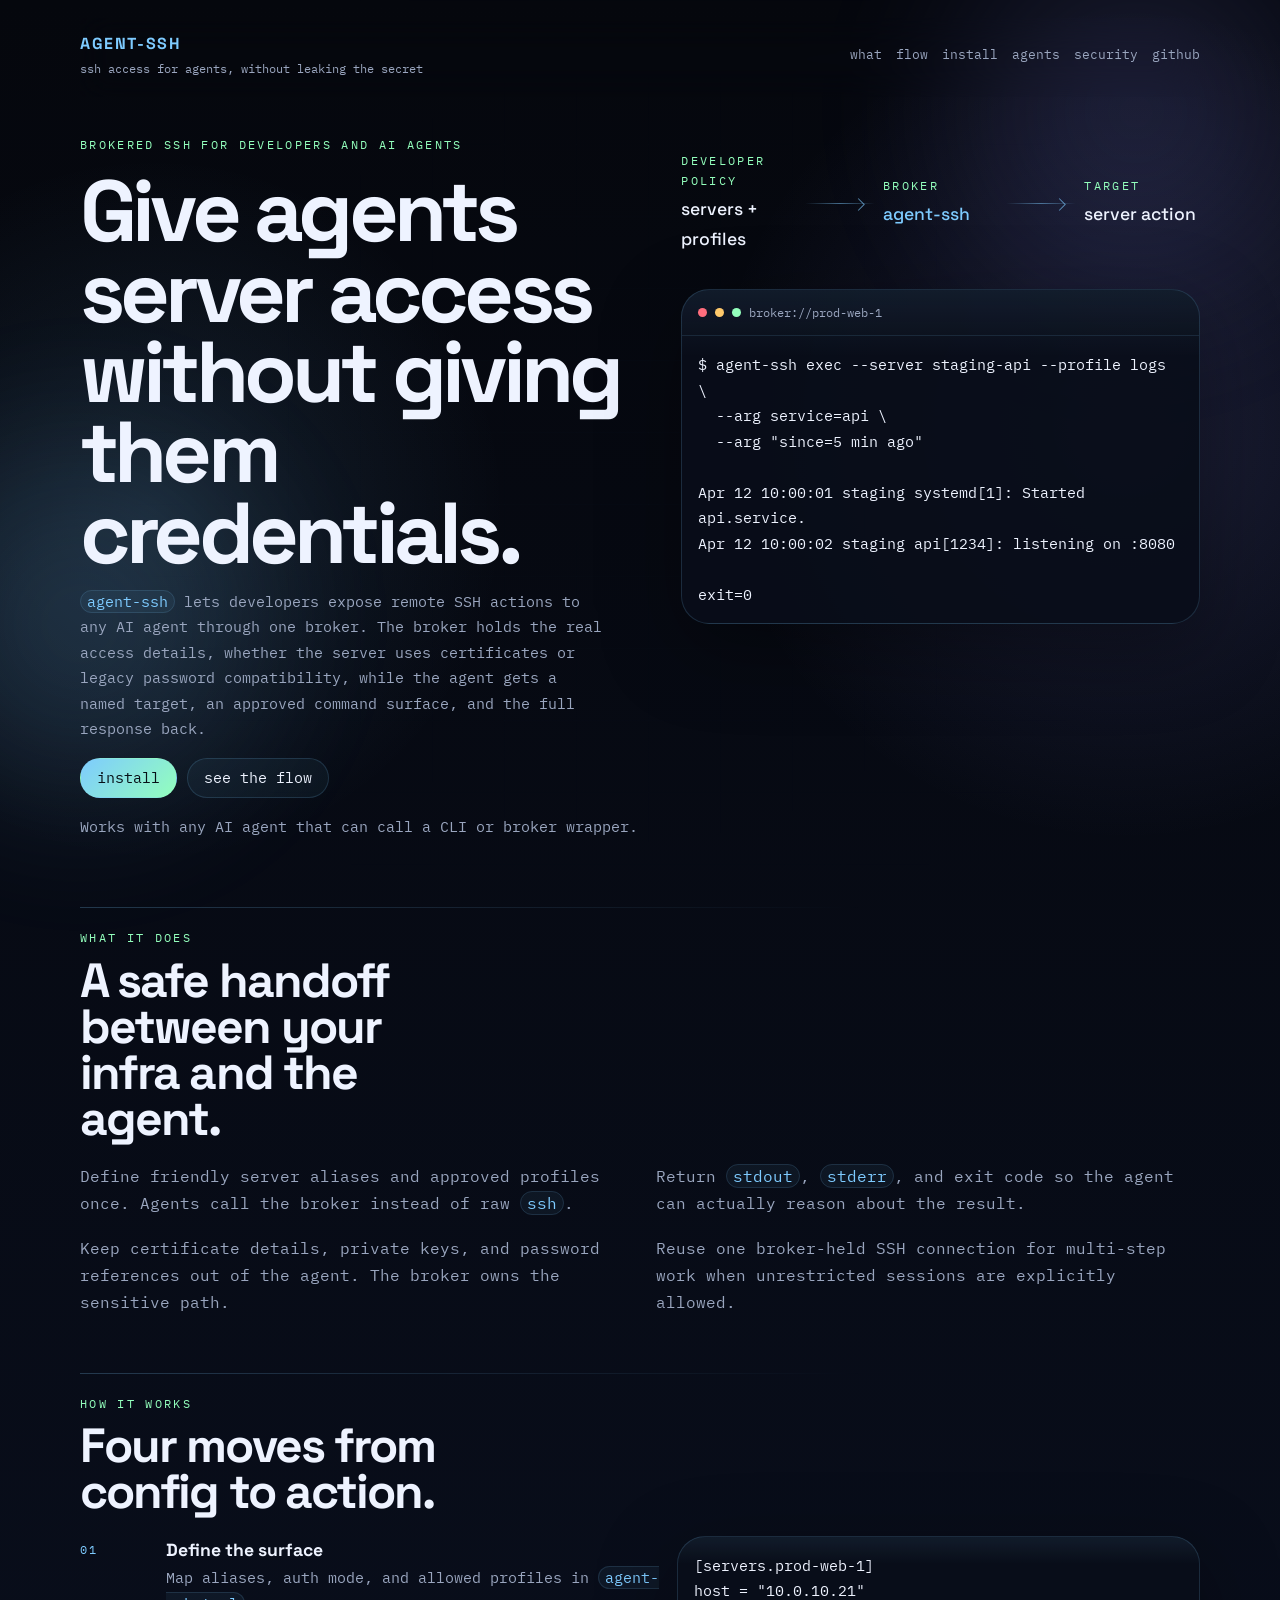
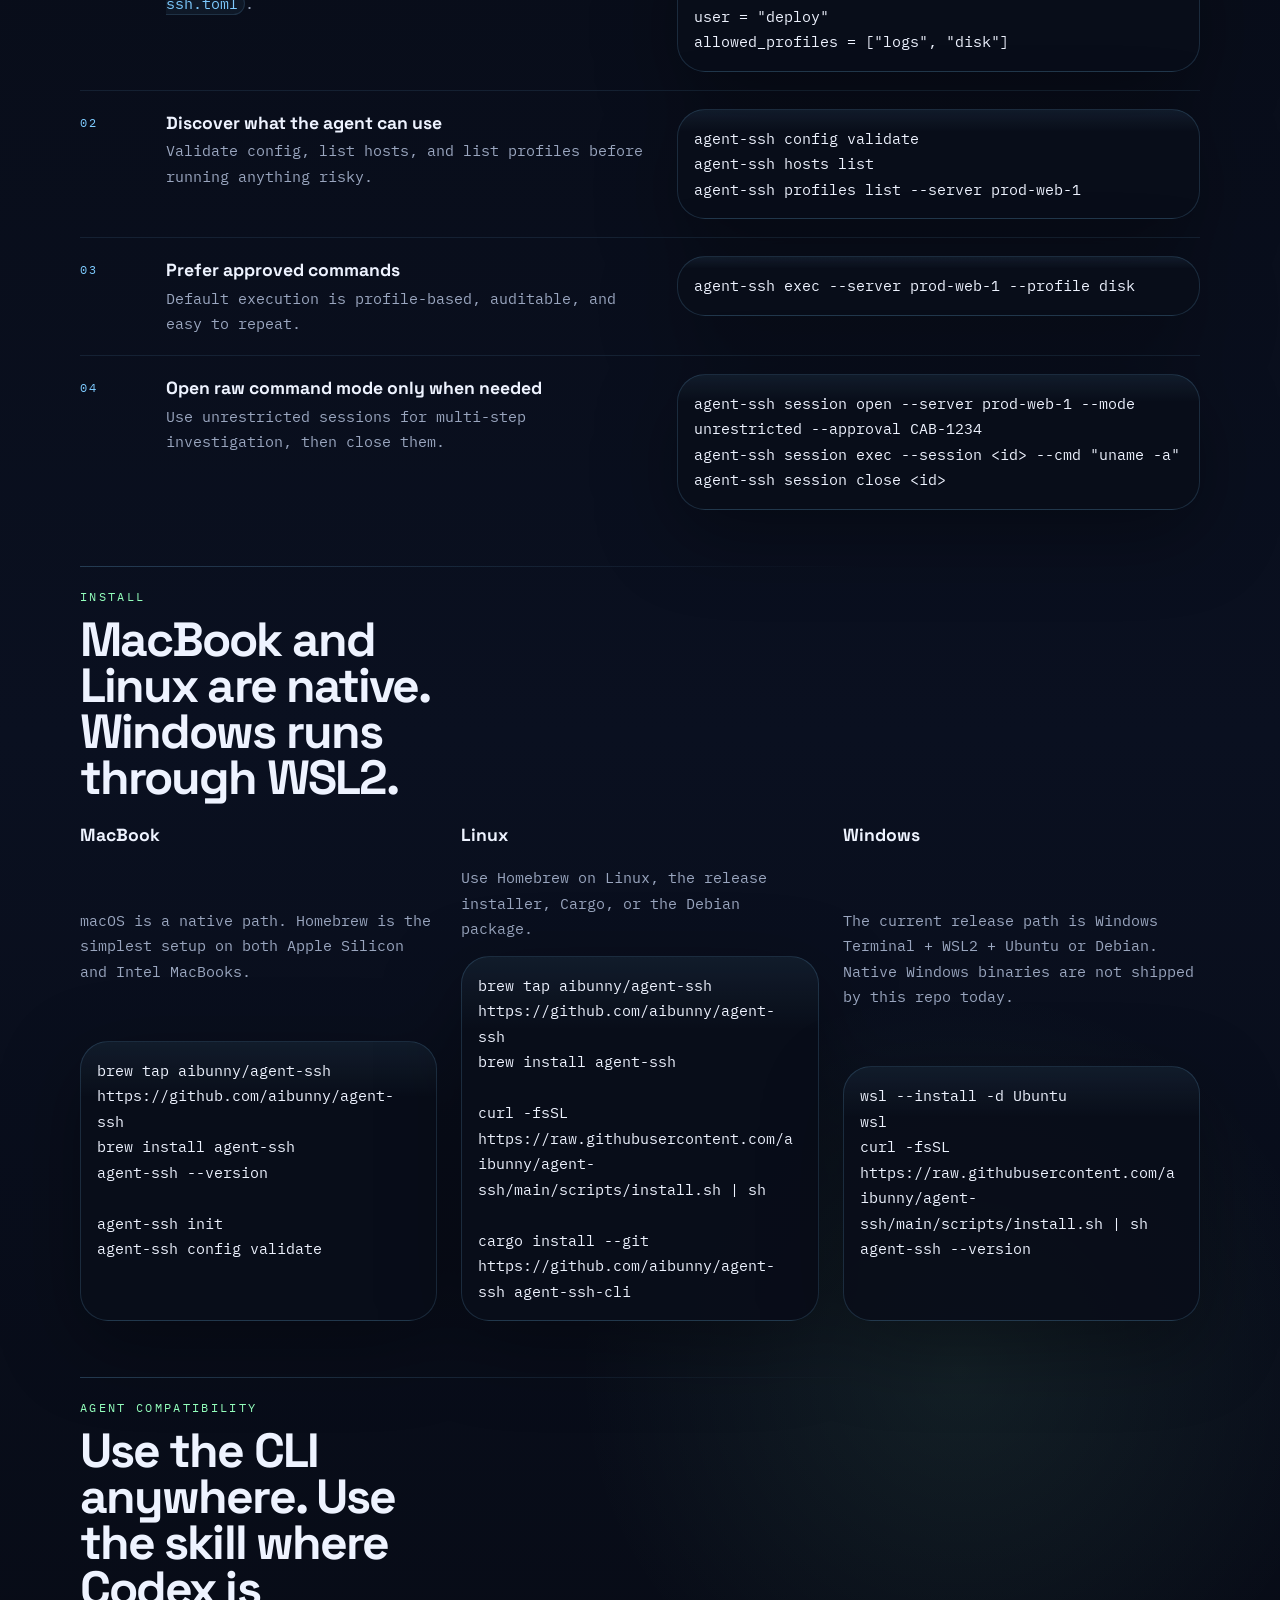
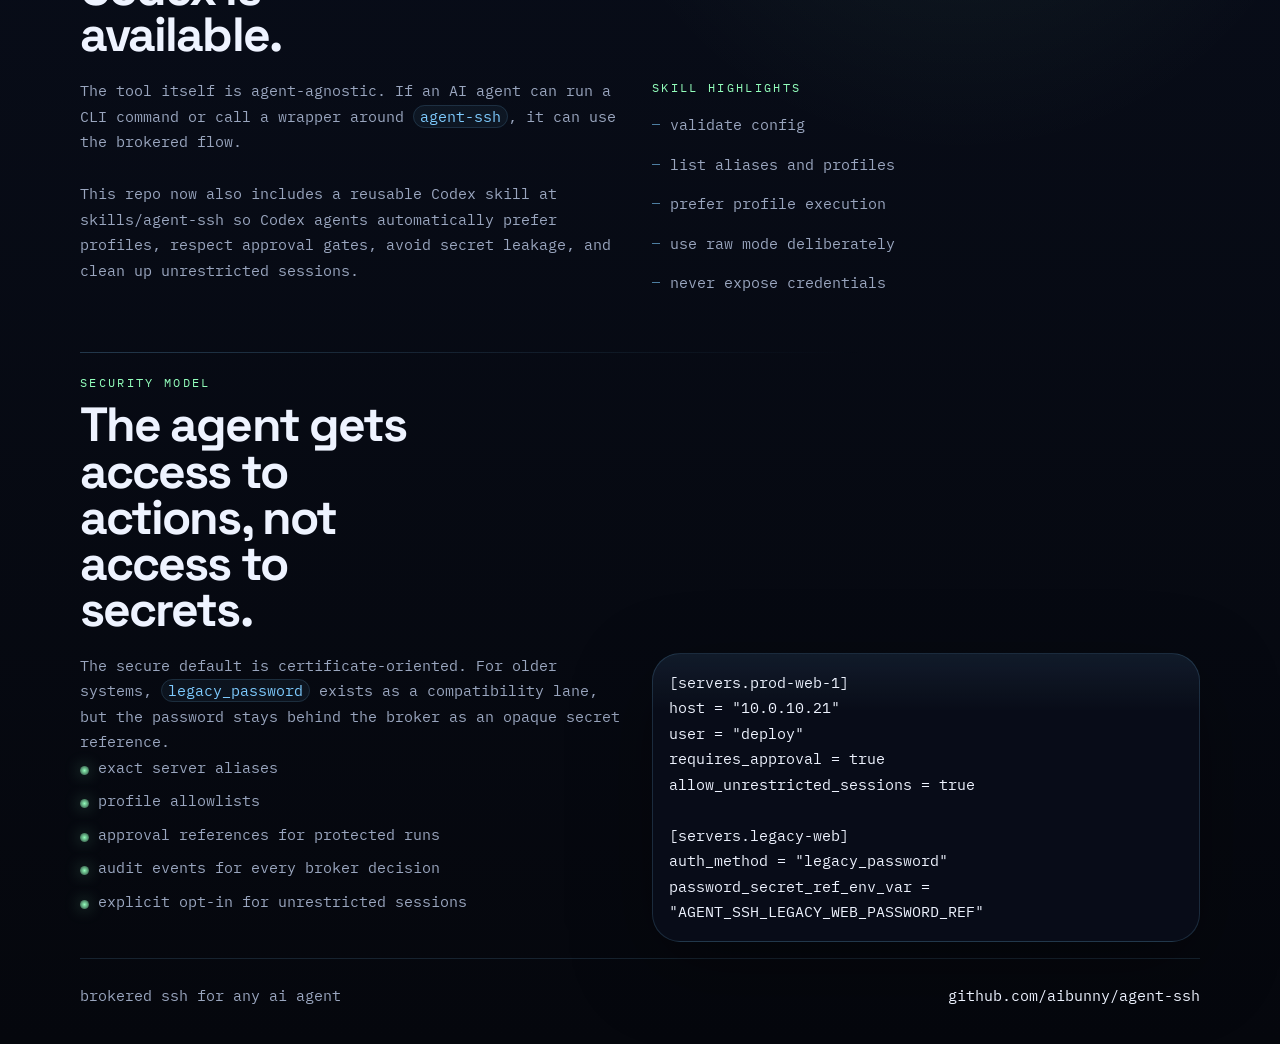
==== site/index.html @ 3213a6cf "pages" ====
<!DOCTYPE html>
<html lang="en">
  <head>
    <meta charset="UTF-8" />
    <meta name="viewport" content="width=device-width, initial-scale=1.0" />
    <title>agent-ssh | Brokered SSH for Any AI Agent</title>
    <meta
      name="description"
      content="Give any AI agent SSH access without giving it the SSH secret. agent-ssh brokers certificate or password-backed access, returns full command output, and keeps remote credentials out of the agent."
    />
    <link rel="preconnect" href="https://fonts.googleapis.com" />
    <link rel="preconnect" href="https://fonts.gstatic.com" crossorigin />
    <link
      href="https://fonts.googleapis.com/css2?family=IBM+Plex+Mono:wght@400;500;600&family=Space+Grotesk:wght@400;500;700&display=swap"
      rel="stylesheet"
    />
    <link rel="stylesheet" href="./styles.css" />
  </head>
  <body>
    <div class="noise"></div>
    <div class="orb orb-a"></div>
    <div class="orb orb-b"></div>
    <div class="shell">
      <header class="topbar">
        <a class="brand" href="#top">
          <span class="brand-mark">agent-ssh</span>
          <span class="brand-sub">ssh access for agents, without leaking the secret</span>
        </a>
        <nav class="nav" aria-label="Primary">
          <a href="#what">what</a>
          <a href="#flow">flow</a>
          <a href="#install">install</a>
          <a href="#agents">agents</a>
          <a href="#security">security</a>
          <a href="https://github.com/aibunny/agent-ssh">github</a>
        </nav>
      </header>

      <main class="page" id="top">
        <section class="masthead">
          <div class="hero-copy">
            <p class="eyebrow">brokered ssh for developers and ai agents</p>
            <h1>Give agents server access without giving them credentials.</h1>
            <p class="lead">
              <code>agent-ssh</code> lets developers expose remote SSH actions to
              any AI agent through one broker. The broker holds the real access
              details, whether the server uses certificates or legacy password
              compatibility, while the agent gets a named target, an approved
              command surface, and the full response back.
            </p>
            <div class="hero-actions">
              <a class="button button-primary" href="#install">install</a>
              <a class="button" href="#flow">see the flow</a>
            </div>
            <p class="compat-line">
              Works with any AI agent that can call a CLI or broker wrapper.
            </p>
          </div>

          <div class="hero-visual">
            <div class="signal-flow" aria-hidden="true">
              <div class="signal-item">
                <span class="signal-label">developer policy</span>
                <strong>servers + profiles</strong>
              </div>
              <div class="signal-arrow"></div>
              <div class="signal-item signal-core">
                <span class="signal-label">broker</span>
                <strong>agent-ssh</strong>
              </div>
              <div class="signal-arrow"></div>
              <div class="signal-item">
                <span class="signal-label">target</span>
                <strong>server action</strong>
              </div>
            </div>

            <div class="terminal">
              <div class="terminal-bar">
                <span class="dot dot-danger"></span>
                <span class="dot dot-warn"></span>
                <span class="dot dot-ok"></span>
                <span class="terminal-title">broker://prod-web-1</span>
              </div>
              <pre><code>$ agent-ssh exec --server staging-api --profile logs \
  --arg service=api \
  --arg "since=5 min ago"

Apr 12 10:00:01 staging systemd[1]: Started api.service.
Apr 12 10:00:02 staging api[1234]: listening on :8080

exit=0</code></pre>
            </div>
          </div>
        </section>

        <section class="section story-section" id="what">
          <div class="section-intro">
            <p class="eyebrow">what it does</p>
            <h2>A safe handoff between your infra and the agent.</h2>
          </div>
          <div class="story-grid">
            <div>
              <p>
                Define friendly server aliases and approved profiles once.
                Agents call the broker instead of raw <code>ssh</code>.
              </p>
            </div>
            <div>
              <p>
                Return <code>stdout</code>, <code>stderr</code>, and exit code so
                the agent can actually reason about the result.
              </p>
            </div>
            <div>
              <p>
                Keep certificate details, private keys, and password references
                out of the agent. The broker owns the sensitive path.
              </p>
            </div>
            <div>
              <p>
                Reuse one broker-held SSH connection for multi-step work when
                unrestricted sessions are explicitly allowed.
              </p>
            </div>
          </div>
        </section>

        <section class="section flow-section" id="flow">
          <div class="section-intro">
            <p class="eyebrow">how it works</p>
            <h2>Four moves from config to action.</h2>
          </div>

          <div class="flow-list">
            <article class="flow-step">
              <span class="step-index">01</span>
              <div>
                <h3>Define the surface</h3>
                <p>Map aliases, auth mode, and allowed profiles in <code>agent-ssh.toml</code>.</p>
              </div>
              <pre><code>[servers.prod-web-1]
host = "10.0.10.21"
user = "deploy"
allowed_profiles = ["logs", "disk"]</code></pre>
            </article>

            <article class="flow-step">
              <span class="step-index">02</span>
              <div>
                <h3>Discover what the agent can use</h3>
                <p>Validate config, list hosts, and list profiles before running anything risky.</p>
              </div>
              <pre><code>agent-ssh config validate
agent-ssh hosts list
agent-ssh profiles list --server prod-web-1</code></pre>
            </article>

            <article class="flow-step">
              <span class="step-index">03</span>
              <div>
                <h3>Prefer approved commands</h3>
                <p>Default execution is profile-based, auditable, and easy to repeat.</p>
              </div>
              <pre><code>agent-ssh exec --server prod-web-1 --profile disk</code></pre>
            </article>

            <article class="flow-step">
              <span class="step-index">04</span>
              <div>
                <h3>Open raw command mode only when needed</h3>
                <p>Use unrestricted sessions for multi-step investigation, then close them.</p>
              </div>
              <pre><code>agent-ssh session open --server prod-web-1 --mode unrestricted --approval CAB-1234
agent-ssh session exec --session &lt;id&gt; --cmd "uname -a"
agent-ssh session close &lt;id&gt;</code></pre>
            </article>
          </div>
        </section>

        <section class="section install-section" id="install">
          <div class="section-intro">
            <p class="eyebrow">install</p>
            <h2>MacBook and Linux are native. Windows runs through WSL2.</h2>
          </div>

          <div class="install-columns">
            <div class="install-column">
              <h3>MacBook</h3>
              <p>
                macOS is a native path. Homebrew is the simplest setup on both
                Apple Silicon and Intel MacBooks.
              </p>
              <pre><code>brew tap aibunny/agent-ssh https://github.com/aibunny/agent-ssh
brew install agent-ssh
agent-ssh --version

agent-ssh init
agent-ssh config validate</code></pre>
            </div>

            <div class="install-column">
              <h3>Linux</h3>
              <p>Use Homebrew on Linux, the release installer, Cargo, or the Debian package.</p>
              <pre><code>brew tap aibunny/agent-ssh https://github.com/aibunny/agent-ssh
brew install agent-ssh

curl -fsSL https://raw.githubusercontent.com/aibunny/agent-ssh/main/scripts/install.sh | sh

cargo install --git https://github.com/aibunny/agent-ssh agent-ssh-cli</code></pre>
            </div>

            <div class="install-column">
              <h3>Windows</h3>
              <p>
                The current release path is Windows Terminal + WSL2 + Ubuntu or
                Debian. Native Windows binaries are not shipped by this repo today.
              </p>
              <pre><code>wsl --install -d Ubuntu
wsl
curl -fsSL https://raw.githubusercontent.com/aibunny/agent-ssh/main/scripts/install.sh | sh
agent-ssh --version</code></pre>
            </div>
          </div>
        </section>

        <section class="section agents-section" id="agents">
          <div class="section-intro">
            <p class="eyebrow">agent compatibility</p>
            <h2>Use the CLI anywhere. Use the skill where Codex is available.</h2>
          </div>

          <div class="agents-layout">
            <div>
              <p>
                The tool itself is agent-agnostic. If an AI agent can run a CLI
                command or call a wrapper around <code>agent-ssh</code>, it can
                use the brokered flow.
              </p>
              <p>
                This repo now also includes a reusable Codex skill at
                <a href="https://github.com/aibunny/agent-ssh/tree/main/skills/agent-ssh">skills/agent-ssh</a>
                so Codex agents automatically prefer profiles, respect approval
                gates, avoid secret leakage, and clean up unrestricted sessions.
              </p>
            </div>

            <div class="skill-note">
              <span class="skill-label">skill highlights</span>
              <p>validate config</p>
              <p>list aliases and profiles</p>
              <p>prefer profile execution</p>
              <p>use raw mode deliberately</p>
              <p>never expose credentials</p>
            </div>
          </div>
        </section>

        <section class="section security-section" id="security">
          <div class="section-intro">
            <p class="eyebrow">security model</p>
            <h2>The agent gets access to actions, not access to secrets.</h2>
          </div>

          <div class="security-layout">
            <div>
              <p>
                The secure default is certificate-oriented. For older systems,
                <code>legacy_password</code> exists as a compatibility lane, but
                the password stays behind the broker as an opaque secret reference.
              </p>
              <ul class="security-list">
                <li>exact server aliases</li>
                <li>profile allowlists</li>
                <li>approval references for protected runs</li>
                <li>audit events for every broker decision</li>
                <li>explicit opt-in for unrestricted sessions</li>
              </ul>
            </div>

            <pre><code>[servers.prod-web-1]
host = "10.0.10.21"
user = "deploy"
requires_approval = true
allow_unrestricted_sessions = true

[servers.legacy-web]
auth_method = "legacy_password"
password_secret_ref_env_var = "AGENT_SSH_LEGACY_WEB_PASSWORD_REF"</code></pre>
          </div>
        </section>
      </main>

      <footer class="footer">
        <p>brokered ssh for any ai agent</p>
        <a href="https://github.com/aibunny/agent-ssh">github.com/aibunny/agent-ssh</a>
      </footer>
    </div>
  </body>
</html>
---- site/styles.css ----
:root {
  --bg: #05070d;
  --bg-soft: #0a1020;
  --text: #eef3ff;
  --muted: #9aa6bf;
  --line: rgba(126, 203, 255, 0.16);
  --line-strong: rgba(126, 203, 255, 0.34);
  --cyan: #7ecbff;
  --mint: #93ffbc;
  --violet: #8e90ff;
  --danger: #ff6d7d;
  --warn: #ffc96b;
  --surface: rgba(8, 12, 22, 0.6);
  --surface-strong: rgba(9, 14, 26, 0.92);
  --radius: 28px;
}

* {
  box-sizing: border-box;
}

html {
  scroll-behavior: smooth;
}

body {
  margin: 0;
  color: var(--text);
  font: 15px/1.7 "IBM Plex Mono", monospace;
  background:
    radial-gradient(circle at 12% 12%, rgba(126, 203, 255, 0.12), transparent 22rem),
    radial-gradient(circle at 88% 10%, rgba(142, 144, 255, 0.16), transparent 26rem),
    radial-gradient(circle at 75% 70%, rgba(147, 255, 188, 0.08), transparent 24rem),
    linear-gradient(180deg, #05070d 0%, #0a1020 55%, #05070d 100%);
}

body::before {
  content: "";
  position: fixed;
  inset: 0;
  pointer-events: none;
  background-image:
    linear-gradient(rgba(126, 203, 255, 0.04) 1px, transparent 1px),
    linear-gradient(90deg, rgba(126, 203, 255, 0.025) 1px, transparent 1px);
  background-size: 72px 72px;
  mask-image: radial-gradient(circle at center, black, transparent 86%);
  opacity: 0.35;
}

.noise,
.orb {
  position: fixed;
  pointer-events: none;
}

.noise {
  inset: 0;
  background: linear-gradient(transparent 0, rgba(255, 255, 255, 0.03) 50%, transparent 100%);
  background-size: 100% 4px;
  opacity: 0.08;
}

.orb {
  width: 34rem;
  height: 34rem;
  border-radius: 50%;
  filter: blur(60px);
  opacity: 0.18;
}

.orb-a {
  top: -10rem;
  right: -8rem;
  background: radial-gradient(circle, var(--violet), transparent 70%);
}

.orb-b {
  left: -12rem;
  top: 22rem;
  background: radial-gradient(circle, var(--cyan), transparent 68%);
}

a {
  color: inherit;
  text-decoration: none;
}

a:hover {
  color: var(--cyan);
}

code,
pre {
  font: inherit;
}

:not(pre) > code {
  padding: 1px 6px;
  border: 1px solid rgba(126, 203, 255, 0.14);
  border-radius: 999px;
  color: var(--cyan);
  background: rgba(126, 203, 255, 0.06);
}

pre {
  margin: 0;
  white-space: pre-wrap;
  word-break: break-word;
}

h1,
h2,
h3,
p,
ul {
  margin: 0;
}

.shell {
  position: relative;
  width: min(1120px, calc(100% - 28px));
  margin: 0 auto;
  padding: 18px 0 36px;
}

.topbar {
  position: sticky;
  top: 12px;
  z-index: 20;
  display: flex;
  align-items: center;
  justify-content: space-between;
  gap: 14px;
  padding: 12px 0 18px;
  backdrop-filter: blur(18px);
}

.brand {
  display: grid;
  gap: 2px;
}

.brand-mark,
h1,
h2,
h3 {
  font-family: "Space Grotesk", sans-serif;
}

.brand-mark {
  font-size: 1rem;
  font-weight: 700;
  letter-spacing: 0.1em;
  text-transform: uppercase;
  color: var(--cyan);
}

.brand-sub {
  color: var(--muted);
  font-size: 0.74rem;
}

.nav {
  display: flex;
  flex-wrap: wrap;
  gap: 14px;
}

.nav a {
  color: var(--muted);
  font-size: 0.82rem;
  text-transform: lowercase;
}

.nav a:hover {
  color: var(--text);
}

.page {
  display: grid;
  gap: 56px;
}

.masthead {
  display: grid;
  grid-template-columns: minmax(0, 1.05fr) minmax(320px, 0.95fr);
  gap: 28px;
  padding: 38px 0 12px;
}

.hero-copy,
.hero-visual,
.section,
.section-intro,
.story-grid,
.flow-list,
.install-columns,
.agents-layout,
.security-layout,
.skill-note {
  display: grid;
}

.hero-copy {
  gap: 16px;
  align-content: start;
}

.eyebrow,
.signal-label,
.skill-label,
.step-index {
  font-size: 0.73rem;
  text-transform: uppercase;
  letter-spacing: 0.2em;
}

.eyebrow,
.signal-label,
.skill-label {
  color: var(--mint);
}

.step-index {
  color: var(--cyan);
}

h1 {
  max-width: 10ch;
  font-size: clamp(3rem, 8vw, 5.4rem);
  line-height: 0.93;
  letter-spacing: -0.055em;
}

h2 {
  max-width: 12ch;
  font-size: clamp(1.8rem, 5vw, 3rem);
  line-height: 0.96;
  letter-spacing: -0.04em;
}

h3 {
  font-size: 1.1rem;
}

.lead,
.compat-line,
.story-grid p,
.flow-step p,
.install-column p,
.agents-layout p,
.skill-note p,
.security-layout p,
.security-list li,
.footer p,
.redirect-panel p {
  color: var(--muted);
}

.lead {
  max-width: 58ch;
}

.hero-actions {
  display: flex;
  flex-wrap: wrap;
  gap: 10px;
}

.button {
  display: inline-flex;
  align-items: center;
  justify-content: center;
  min-height: 40px;
  padding: 0 16px;
  border-radius: 999px;
  border: 1px solid var(--line);
  color: var(--text);
  background: rgba(126, 203, 255, 0.05);
  transition:
    transform 180ms ease,
    border-color 180ms ease,
    background 180ms ease;
}

.button:hover {
  transform: translateY(-1px);
  border-color: var(--line-strong);
  background: rgba(126, 203, 255, 0.1);
}

.button-primary {
  color: #071017;
  border-color: transparent;
  background: linear-gradient(135deg, var(--cyan), var(--mint));
}

.button-primary:hover {
  color: #071017;
  background: linear-gradient(135deg, #96dcff, #adffce);
}

.hero-visual {
  gap: 18px;
  align-content: start;
}

.signal-flow {
  display: grid;
  grid-template-columns: 1fr 70px 1fr 70px 1fr;
  align-items: center;
  gap: 8px;
}

.signal-item {
  display: grid;
  gap: 4px;
  padding: 16px 0;
}

.signal-item strong {
  font-family: "Space Grotesk", sans-serif;
  font-size: 1.1rem;
  font-weight: 500;
}

.signal-core strong {
  color: var(--cyan);
}

.signal-arrow {
  position: relative;
  height: 1px;
  background: linear-gradient(90deg, transparent, rgba(126, 203, 255, 0.5), transparent);
}

.signal-arrow::after {
  content: "";
  position: absolute;
  right: 12px;
  top: -3px;
  width: 8px;
  height: 8px;
  border-top: 1px solid rgba(126, 203, 255, 0.65);
  border-right: 1px solid rgba(126, 203, 255, 0.65);
  transform: rotate(45deg);
}

.terminal,
.flow-step pre,
.install-column pre,
.security-layout pre {
  border: 1px solid var(--line);
  border-radius: var(--radius);
  background:
    linear-gradient(180deg, rgba(126, 203, 255, 0.08), transparent 20%),
    var(--surface-strong);
  box-shadow: 0 24px 80px rgba(0, 0, 0, 0.34);
  overflow: hidden;
}

.terminal-bar {
  display: flex;
  align-items: center;
  gap: 8px;
  padding: 12px 16px;
  border-bottom: 1px solid rgba(126, 203, 255, 0.12);
  color: var(--muted);
  font-size: 0.78rem;
}

.dot {
  width: 9px;
  height: 9px;
  border-radius: 50%;
}

.dot-danger {
  background: var(--danger);
}

.dot-warn {
  background: var(--warn);
}

.dot-ok {
  background: var(--mint);
}

.terminal pre,
.flow-step pre,
.install-column pre,
.security-layout pre {
  padding: 16px;
}

.section {
  gap: 20px;
}

.section::before {
  content: "";
  display: block;
  width: 100%;
  height: 1px;
  background: linear-gradient(90deg, rgba(126, 203, 255, 0.24), transparent 70%);
}

.section-intro {
  gap: 10px;
}

.story-grid {
  grid-template-columns: repeat(2, minmax(0, 1fr));
  gap: 18px 32px;
}

.story-grid p {
  font-size: 1rem;
}

.flow-list {
  gap: 18px;
}

.flow-step {
  display: grid;
  grid-template-columns: 68px minmax(0, 0.85fr) minmax(280px, 0.9fr);
  gap: 18px;
  align-items: start;
  padding-top: 18px;
  border-top: 1px solid rgba(126, 203, 255, 0.1);
}

.flow-step:first-child {
  padding-top: 0;
  border-top: 0;
}

.step-index {
  padding-top: 4px;
}

.install-columns,
.agents-layout,
.security-layout {
  grid-template-columns: repeat(2, minmax(0, 1fr));
  gap: 24px;
}

.install-columns {
  grid-template-columns: repeat(3, minmax(0, 1fr));
}

.install-column,
.agents-layout > div {
  display: grid;
  gap: 14px;
}

.skill-note {
  gap: 8px;
  align-content: start;
}

.skill-note p {
  position: relative;
  padding-left: 18px;
}

.skill-note p::before {
  content: "";
  position: absolute;
  left: 0;
  top: 12px;
  width: 8px;
  height: 1px;
  background: rgba(126, 203, 255, 0.6);
}

.security-list {
  list-style: none;
  padding: 0;
  display: grid;
  gap: 8px;
}

.security-list li {
  position: relative;
  padding-left: 18px;
}

.security-list li::before {
  content: "";
  position: absolute;
  left: 0;
  top: 11px;
  width: 9px;
  height: 9px;
  border-radius: 50%;
  background: radial-gradient(circle, var(--mint), rgba(147, 255, 188, 0.2));
  box-shadow: 0 0 16px rgba(147, 255, 188, 0.4);
}

.footer {
  display: flex;
  align-items: center;
  justify-content: space-between;
  gap: 12px;
  padding-top: 24px;
  margin-top: 16px;
  border-top: 1px solid rgba(126, 203, 255, 0.14);
}

.redirect-shell {
  min-height: 100vh;
  display: grid;
  place-items: center;
}

.redirect-panel {
  width: min(560px, calc(100% - 28px));
  display: grid;
  gap: 12px;
  padding: 28px;
  border: 1px solid var(--line);
  border-radius: var(--radius);
  background: var(--surface-strong);
  box-shadow: 0 24px 80px rgba(0, 0, 0, 0.34);
}

@media (max-width: 980px) {
  .masthead,
  .story-grid,
  .install-columns,
  .agents-layout,
  .security-layout {
    grid-template-columns: 1fr;
  }

  .flow-step {
    grid-template-columns: 1fr;
  }

  .signal-flow {
    grid-template-columns: 1fr;
  }

  .signal-arrow {
    width: 1px;
    height: 24px;
    margin-left: 4px;
    background: linear-gradient(180deg, transparent, rgba(126, 203, 255, 0.5), transparent);
  }

  .signal-arrow::after {
    left: -3px;
    right: auto;
    top: 12px;
    transform: rotate(135deg);
  }

  h1,
  h2 {
    max-width: none;
  }
}

@media (max-width: 720px) {
  .shell {
    width: min(100% - 16px, 1120px);
    padding-top: 10px;
  }

  .topbar,
  .footer {
    flex-direction: column;
    align-items: flex-start;
  }

  .nav {
    gap: 10px;
  }

  .page {
    gap: 42px;
  }
}
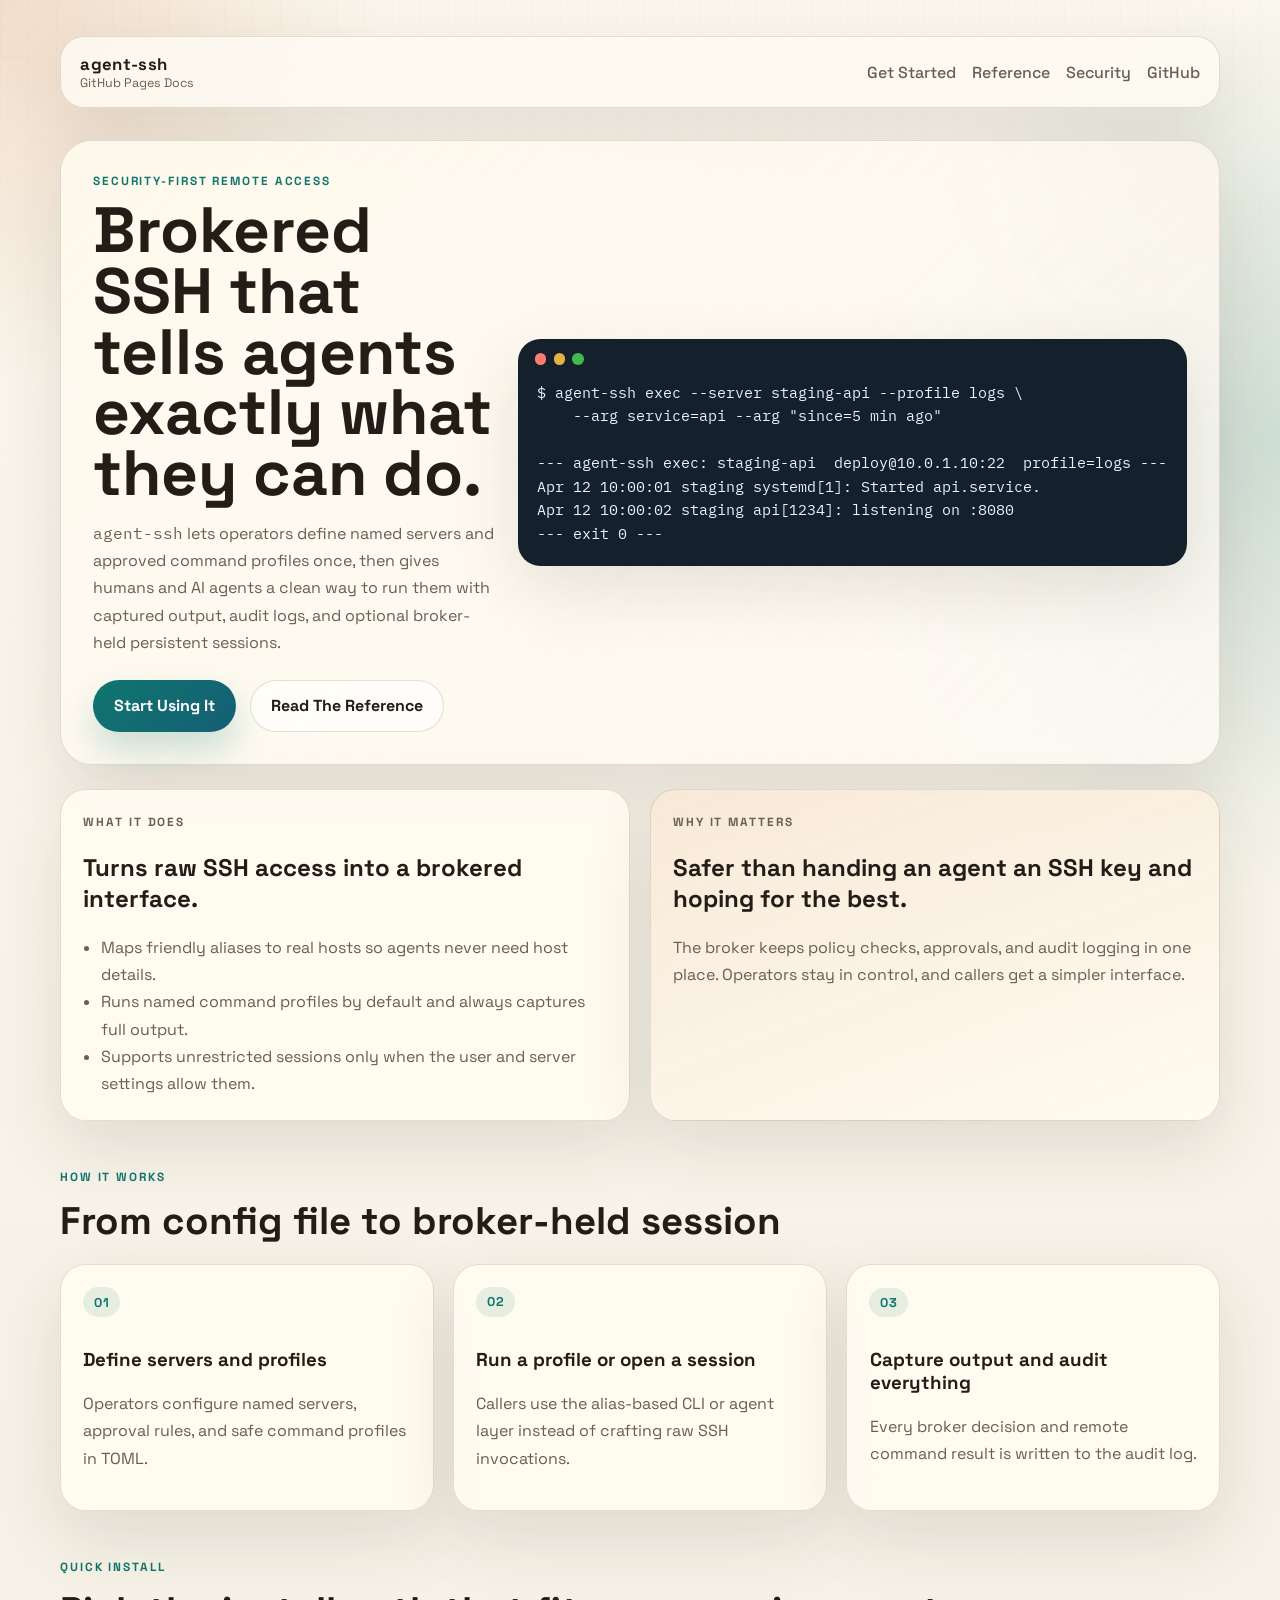
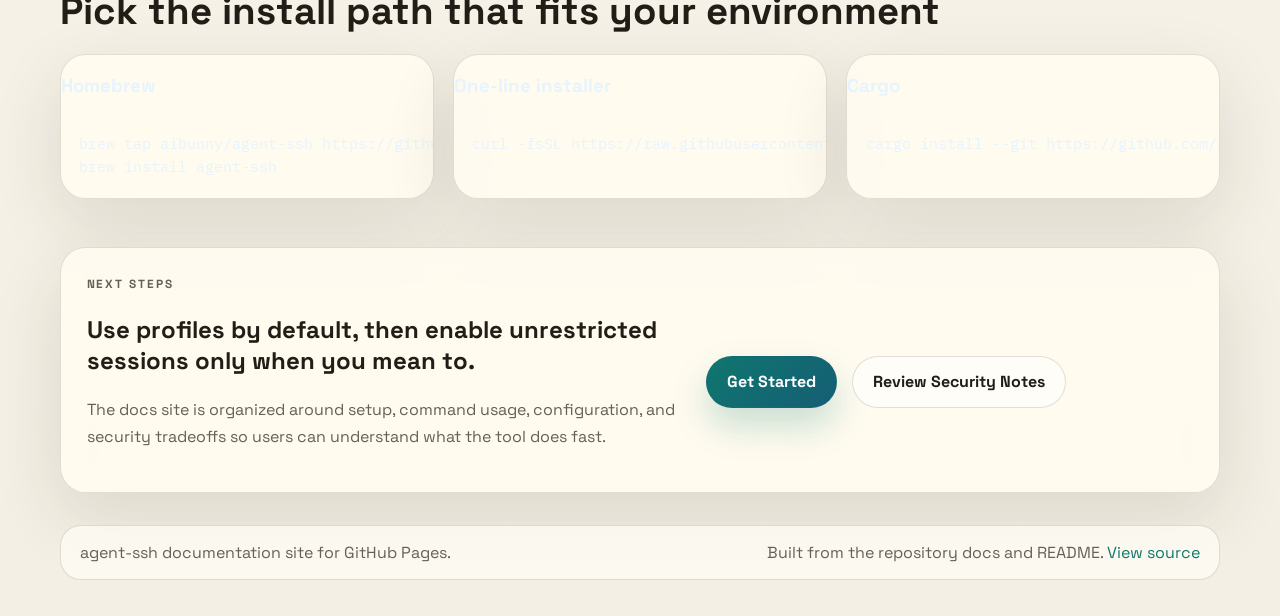
==== commit 8547e3b7: "pages" ====
--- a/site/index.html
+++ b/site/index.html
@@ -3,10 +3,10 @@
   <head>
     <meta charset="UTF-8" />
     <meta name="viewport" content="width=device-width, initial-scale=1.0" />
-    <title>agent-ssh | Brokered SSH for Any AI Agent</title>
+    <title>agent-ssh | Brokered SSH for Humans and Agents</title>
     <meta
       name="description"
-      content="Give any AI agent SSH access without giving it the SSH secret. agent-ssh brokers certificate or password-backed access, returns full command output, and keeps remote credentials out of the agent."
+      content="agent-ssh is a security-first SSH broker for humans and AI agents. Run approved commands, capture full output, and optionally reuse a broker-held SSH connection for unrestricted sessions."
     />
     <link rel="preconnect" href="https://fonts.googleapis.com" />
     <link rel="preconnect" href="https://fonts.gstatic.com" crossorigin />
@@ -17,284 +17,149 @@
     <link rel="stylesheet" href="./styles.css" />
   </head>
   <body>
-    <div class="noise"></div>
-    <div class="orb orb-a"></div>
-    <div class="orb orb-b"></div>
-    <div class="shell">
-      <header class="topbar">
-        <a class="brand" href="#top">
+    <div class="page-shell">
+      <header class="site-header">
+        <a class="brand" href="./">
           <span class="brand-mark">agent-ssh</span>
-          <span class="brand-sub">ssh access for agents, without leaking the secret</span>
+          <span class="brand-tag">GitHub Pages Docs</span>
         </a>
-        <nav class="nav" aria-label="Primary">
-          <a href="#what">what</a>
-          <a href="#flow">flow</a>
-          <a href="#install">install</a>
-          <a href="#agents">agents</a>
-          <a href="#security">security</a>
-          <a href="https://github.com/aibunny/agent-ssh">github</a>
+        <nav class="site-nav" aria-label="Primary">
+          <a href="./get-started/">Get Started</a>
+          <a href="./reference/">Reference</a>
+          <a href="./security/">Security</a>
+          <a href="https://github.com/aibunny/agent-ssh">GitHub</a>
         </nav>
       </header>
 
-      <main class="page" id="top">
-        <section class="masthead">
+      <main>
+        <section class="hero">
           <div class="hero-copy">
-            <p class="eyebrow">brokered ssh for developers and ai agents</p>
-            <h1>Give agents server access without giving them credentials.</h1>
-            <p class="lead">
-              <code>agent-ssh</code> lets developers expose remote SSH actions to
-              any AI agent through one broker. The broker holds the real access
-              details, whether the server uses certificates or legacy password
-              compatibility, while the agent gets a named target, an approved
-              command surface, and the full response back.
+            <p class="eyebrow">Security-first remote access</p>
+            <h1>Brokered SSH that tells agents exactly what they can do.</h1>
+            <p class="hero-text">
+              <code>agent-ssh</code> lets operators define named servers and approved
+              command profiles once, then gives humans and AI agents a clean way to
+              run them with captured output, audit logs, and optional broker-held
+              persistent sessions.
             </p>
             <div class="hero-actions">
-              <a class="button button-primary" href="#install">install</a>
-              <a class="button" href="#flow">see the flow</a>
+              <a class="button button-primary" href="./get-started/">Start Using It</a>
+              <a class="button button-secondary" href="./reference/">Read The Reference</a>
             </div>
-            <p class="compat-line">
-              Works with any AI agent that can call a CLI or broker wrapper.
-            </p>
           </div>
-
-          <div class="hero-visual">
-            <div class="signal-flow" aria-hidden="true">
-              <div class="signal-item">
-                <span class="signal-label">developer policy</span>
-                <strong>servers + profiles</strong>
-              </div>
-              <div class="signal-arrow"></div>
-              <div class="signal-item signal-core">
-                <span class="signal-label">broker</span>
-                <strong>agent-ssh</strong>
-              </div>
-              <div class="signal-arrow"></div>
-              <div class="signal-item">
-                <span class="signal-label">target</span>
-                <strong>server action</strong>
-              </div>
-            </div>
-
-            <div class="terminal">
+          <div class="hero-panel">
+            <div class="terminal-card">
               <div class="terminal-bar">
-                <span class="dot dot-danger"></span>
-                <span class="dot dot-warn"></span>
-                <span class="dot dot-ok"></span>
-                <span class="terminal-title">broker://prod-web-1</span>
+                <span></span>
+                <span></span>
+                <span></span>
               </div>
               <pre><code>$ agent-ssh exec --server staging-api --profile logs \
-  --arg service=api \
-  --arg "since=5 min ago"
+    --arg service=api --arg "since=5 min ago"
 
+--- agent-ssh exec: staging-api  deploy@10.0.1.10:22  profile=logs ---
 Apr 12 10:00:01 staging systemd[1]: Started api.service.
 Apr 12 10:00:02 staging api[1234]: listening on :8080
-
-exit=0</code></pre>
+--- exit 0 ---</code></pre>
             </div>
           </div>
         </section>
 
-        <section class="section story-section" id="what">
-          <div class="section-intro">
-            <p class="eyebrow">what it does</p>
-            <h2>A safe handoff between your infra and the agent.</h2>
-          </div>
-          <div class="story-grid">
-            <div>
-              <p>
-                Define friendly server aliases and approved profiles once.
-                Agents call the broker instead of raw <code>ssh</code>.
-              </p>
-            </div>
-            <div>
-              <p>
-                Return <code>stdout</code>, <code>stderr</code>, and exit code so
-                the agent can actually reason about the result.
-              </p>
-            </div>
-            <div>
-              <p>
-                Keep certificate details, private keys, and password references
-                out of the agent. The broker owns the sensitive path.
-              </p>
-            </div>
-            <div>
-              <p>
-                Reuse one broker-held SSH connection for multi-step work when
-                unrestricted sessions are explicitly allowed.
-              </p>
-            </div>
-          </div>
+        <section class="grid-section">
+          <article class="info-card">
+            <p class="card-kicker">What it does</p>
+            <h2>Turns raw SSH access into a brokered interface.</h2>
+            <ul class="feature-list">
+              <li>Maps friendly aliases to real hosts so agents never need host details.</li>
+              <li>Runs named command profiles by default and always captures full output.</li>
+              <li>Supports unrestricted sessions only when the user and server settings allow them.</li>
+            </ul>
+          </article>
+          <article class="info-card accent-card">
+            <p class="card-kicker">Why it matters</p>
+            <h2>Safer than handing an agent an SSH key and hoping for the best.</h2>
+            <p>
+              The broker keeps policy checks, approvals, and audit logging in one
+              place. Operators stay in control, and callers get a simpler interface.
+            </p>
+          </article>
         </section>
 
-        <section class="section flow-section" id="flow">
-          <div class="section-intro">
-            <p class="eyebrow">how it works</p>
-            <h2>Four moves from config to action.</h2>
+        <section class="steps-section">
+          <div class="section-heading">
+            <p class="eyebrow">How it works</p>
+            <h2>From config file to broker-held session</h2>
           </div>
-
-          <div class="flow-list">
-            <article class="flow-step">
-              <span class="step-index">01</span>
-              <div>
-                <h3>Define the surface</h3>
-                <p>Map aliases, auth mode, and allowed profiles in <code>agent-ssh.toml</code>.</p>
-              </div>
-              <pre><code>[servers.prod-web-1]
-host = "10.0.10.21"
-user = "deploy"
-allowed_profiles = ["logs", "disk"]</code></pre>
+          <div class="steps-grid">
+            <article class="step-card">
+              <span class="step-number">01</span>
+              <h3>Define servers and profiles</h3>
+              <p>
+                Operators configure named servers, approval rules, and safe command
+                profiles in TOML.
+              </p>
             </article>
-
-            <article class="flow-step">
-              <span class="step-index">02</span>
-              <div>
-                <h3>Discover what the agent can use</h3>
-                <p>Validate config, list hosts, and list profiles before running anything risky.</p>
-              </div>
-              <pre><code>agent-ssh config validate
-agent-ssh hosts list
-agent-ssh profiles list --server prod-web-1</code></pre>
+            <article class="step-card">
+              <span class="step-number">02</span>
+              <h3>Run a profile or open a session</h3>
+              <p>
+                Callers use the alias-based CLI or agent layer instead of crafting raw SSH invocations.
+              </p>
             </article>
-
-            <article class="flow-step">
-              <span class="step-index">03</span>
-              <div>
-                <h3>Prefer approved commands</h3>
-                <p>Default execution is profile-based, auditable, and easy to repeat.</p>
-              </div>
-              <pre><code>agent-ssh exec --server prod-web-1 --profile disk</code></pre>
-            </article>
-
-            <article class="flow-step">
-              <span class="step-index">04</span>
-              <div>
-                <h3>Open raw command mode only when needed</h3>
-                <p>Use unrestricted sessions for multi-step investigation, then close them.</p>
-              </div>
-              <pre><code>agent-ssh session open --server prod-web-1 --mode unrestricted --approval CAB-1234
-agent-ssh session exec --session &lt;id&gt; --cmd "uname -a"
-agent-ssh session close &lt;id&gt;</code></pre>
+            <article class="step-card">
+              <span class="step-number">03</span>
+              <h3>Capture output and audit everything</h3>
+              <p>
+                Every broker decision and remote command result is written to the audit log.
+              </p>
             </article>
           </div>
         </section>
 
-        <section class="section install-section" id="install">
-          <div class="section-intro">
-            <p class="eyebrow">install</p>
-            <h2>MacBook and Linux are native. Windows runs through WSL2.</h2>
+        <section class="code-section">
+          <div class="section-heading">
+            <p class="eyebrow">Quick install</p>
+            <h2>Pick the install path that fits your environment</h2>
           </div>
-
-          <div class="install-columns">
-            <div class="install-column">
-              <h3>MacBook</h3>
-              <p>
-                macOS is a native path. Homebrew is the simplest setup on both
-                Apple Silicon and Intel MacBooks.
-              </p>
+          <div class="install-grid">
+            <article class="snippet-card">
+              <h3>Homebrew</h3>
               <pre><code>brew tap aibunny/agent-ssh https://github.com/aibunny/agent-ssh
-brew install agent-ssh
-agent-ssh --version
-
-agent-ssh init
-agent-ssh config validate</code></pre>
-            </div>
-
-            <div class="install-column">
-              <h3>Linux</h3>
-              <p>Use Homebrew on Linux, the release installer, Cargo, or the Debian package.</p>
-              <pre><code>brew tap aibunny/agent-ssh https://github.com/aibunny/agent-ssh
-brew install agent-ssh
-
-curl -fsSL https://raw.githubusercontent.com/aibunny/agent-ssh/main/scripts/install.sh | sh
-
-cargo install --git https://github.com/aibunny/agent-ssh agent-ssh-cli</code></pre>
-            </div>
-
-            <div class="install-column">
-              <h3>Windows</h3>
-              <p>
-                The current release path is Windows Terminal + WSL2 + Ubuntu or
-                Debian. Native Windows binaries are not shipped by this repo today.
-              </p>
-              <pre><code>wsl --install -d Ubuntu
-wsl
-curl -fsSL https://raw.githubusercontent.com/aibunny/agent-ssh/main/scripts/install.sh | sh
-agent-ssh --version</code></pre>
-            </div>
+brew install agent-ssh</code></pre>
+            </article>
+            <article class="snippet-card">
+              <h3>One-line installer</h3>
+              <pre><code>curl -fsSL https://raw.githubusercontent.com/aibunny/agent-ssh/main/scripts/install.sh | sh</code></pre>
+            </article>
+            <article class="snippet-card">
+              <h3>Cargo</h3>
+              <pre><code>cargo install --git https://github.com/aibunny/agent-ssh agent-ssh-cli</code></pre>
+            </article>
           </div>
         </section>
 
-        <section class="section agents-section" id="agents">
-          <div class="section-intro">
-            <p class="eyebrow">agent compatibility</p>
-            <h2>Use the CLI anywhere. Use the skill where Codex is available.</h2>
+        <section class="cta-panel">
+          <div>
+            <p class="eyebrow">Next steps</p>
+            <h2>Use profiles by default, then enable unrestricted sessions only when you mean to.</h2>
+            <p>
+              The docs site is organized around setup, command usage, configuration,
+              and security tradeoffs so users can understand what the tool does fast.
+            </p>
           </div>
-
-          <div class="agents-layout">
-            <div>
-              <p>
-                The tool itself is agent-agnostic. If an AI agent can run a CLI
-                command or call a wrapper around <code>agent-ssh</code>, it can
-                use the brokered flow.
-              </p>
-              <p>
-                This repo now also includes a reusable Codex skill at
-                <a href="https://github.com/aibunny/agent-ssh/tree/main/skills/agent-ssh">skills/agent-ssh</a>
-                so Codex agents automatically prefer profiles, respect approval
-                gates, avoid secret leakage, and clean up unrestricted sessions.
-              </p>
-            </div>
-
-            <div class="skill-note">
-              <span class="skill-label">skill highlights</span>
-              <p>validate config</p>
-              <p>list aliases and profiles</p>
-              <p>prefer profile execution</p>
-              <p>use raw mode deliberately</p>
-              <p>never expose credentials</p>
-            </div>
-          </div>
-        </section>
-
-        <section class="section security-section" id="security">
-          <div class="section-intro">
-            <p class="eyebrow">security model</p>
-            <h2>The agent gets access to actions, not access to secrets.</h2>
-          </div>
-
-          <div class="security-layout">
-            <div>
-              <p>
-                The secure default is certificate-oriented. For older systems,
-                <code>legacy_password</code> exists as a compatibility lane, but
-                the password stays behind the broker as an opaque secret reference.
-              </p>
-              <ul class="security-list">
-                <li>exact server aliases</li>
-                <li>profile allowlists</li>
-                <li>approval references for protected runs</li>
-                <li>audit events for every broker decision</li>
-                <li>explicit opt-in for unrestricted sessions</li>
-              </ul>
-            </div>
-
-            <pre><code>[servers.prod-web-1]
-host = "10.0.10.21"
-user = "deploy"
-requires_approval = true
-allow_unrestricted_sessions = true
-
-[servers.legacy-web]
-auth_method = "legacy_password"
-password_secret_ref_env_var = "AGENT_SSH_LEGACY_WEB_PASSWORD_REF"</code></pre>
+          <div class="cta-actions">
+            <a class="button button-primary" href="./get-started/">Get Started</a>
+            <a class="button button-secondary" href="./security/">Review Security Notes</a>
           </div>
         </section>
       </main>
 
-      <footer class="footer">
-        <p>brokered ssh for any ai agent</p>
-        <a href="https://github.com/aibunny/agent-ssh">github.com/aibunny/agent-ssh</a>
+      <footer class="site-footer">
+        <p>agent-ssh documentation site for GitHub Pages.</p>
+        <p>
+          Built from the repository docs and README.
+          <a href="https://github.com/aibunny/agent-ssh">View source</a>
+        </p>
       </footer>
     </div>
   </body>
--- a/site/styles.css
+++ b/site/styles.css
@@ -1,18 +1,14 @@
 :root {
-  --bg: #05070d;
-  --bg-soft: #0a1020;
-  --text: #eef3ff;
-  --muted: #9aa6bf;
-  --line: rgba(126, 203, 255, 0.16);
-  --line-strong: rgba(126, 203, 255, 0.34);
-  --cyan: #7ecbff;
-  --mint: #93ffbc;
-  --violet: #8e90ff;
-  --danger: #ff6d7d;
-  --warn: #ffc96b;
-  --surface: rgba(8, 12, 22, 0.6);
-  --surface-strong: rgba(9, 14, 26, 0.92);
-  --radius: 28px;
+  --bg: #f3efe4;
+  --bg-strong: #efe5cf;
+  --panel: rgba(255, 252, 244, 0.78);
+  --panel-strong: rgba(255, 251, 240, 0.94);
+  --line: rgba(43, 39, 31, 0.14);
+  --text: #221d17;
+  --muted: #675f54;
+  --accent: #0f766e;
+  --accent-2: #c66a2b;
+  --shadow: 0 24px 70px rgba(54, 43, 28, 0.12);
 }
 
 * {
@@ -25,564 +21,433 @@
 
 body {
   margin: 0;
+  font-family: "Space Grotesk", sans-serif;
   color: var(--text);
-  font: 15px/1.7 "IBM Plex Mono", monospace;
   background:
-    radial-gradient(circle at 12% 12%, rgba(126, 203, 255, 0.12), transparent 22rem),
-    radial-gradient(circle at 88% 10%, rgba(142, 144, 255, 0.16), transparent 26rem),
-    radial-gradient(circle at 75% 70%, rgba(147, 255, 188, 0.08), transparent 24rem),
-    linear-gradient(180deg, #05070d 0%, #0a1020 55%, #05070d 100%);
+    radial-gradient(circle at top left, rgba(198, 106, 43, 0.18), transparent 24rem),
+    radial-gradient(circle at right 20%, rgba(15, 118, 110, 0.18), transparent 28rem),
+    linear-gradient(180deg, #fbf7ed 0%, var(--bg) 100%);
 }
 
 body::before {
   content: "";
   position: fixed;
   inset: 0;
+  background-image:
+    linear-gradient(rgba(34, 29, 23, 0.03) 1px, transparent 1px),
+    linear-gradient(90deg, rgba(34, 29, 23, 0.03) 1px, transparent 1px);
+  background-size: 28px 28px;
   pointer-events: none;
-  background-image:
-    linear-gradient(rgba(126, 203, 255, 0.04) 1px, transparent 1px),
-    linear-gradient(90deg, rgba(126, 203, 255, 0.025) 1px, transparent 1px);
-  background-size: 72px 72px;
-  mask-image: radial-gradient(circle at center, black, transparent 86%);
-  opacity: 0.35;
-}
-
-.noise,
-.orb {
-  position: fixed;
-  pointer-events: none;
-}
-
-.noise {
-  inset: 0;
-  background: linear-gradient(transparent 0, rgba(255, 255, 255, 0.03) 50%, transparent 100%);
-  background-size: 100% 4px;
-  opacity: 0.08;
-}
-
-.orb {
-  width: 34rem;
-  height: 34rem;
-  border-radius: 50%;
-  filter: blur(60px);
-  opacity: 0.18;
-}
-
-.orb-a {
-  top: -10rem;
-  right: -8rem;
-  background: radial-gradient(circle, var(--violet), transparent 70%);
-}
-
-.orb-b {
-  left: -12rem;
-  top: 22rem;
-  background: radial-gradient(circle, var(--cyan), transparent 68%);
+  mask-image: linear-gradient(180deg, rgba(0, 0, 0, 0.35), transparent 90%);
 }
 
 a {
-  color: inherit;
+  color: var(--accent);
   text-decoration: none;
 }
 
 a:hover {
-  color: var(--cyan);
+  text-decoration: underline;
 }
 
 code,
 pre {
-  font: inherit;
-}
-
-:not(pre) > code {
-  padding: 1px 6px;
-  border: 1px solid rgba(126, 203, 255, 0.14);
-  border-radius: 999px;
-  color: var(--cyan);
-  background: rgba(126, 203, 255, 0.06);
-}
-
-pre {
-  margin: 0;
-  white-space: pre-wrap;
-  word-break: break-word;
-}
-
-h1,
-h2,
-h3,
-p,
-ul {
-  margin: 0;
-}
-
-.shell {
+  font-family: "IBM Plex Mono", monospace;
+}
+
+.page-shell {
   position: relative;
-  width: min(1120px, calc(100% - 28px));
+  max-width: 1200px;
   margin: 0 auto;
-  padding: 18px 0 36px;
-}
-
-.topbar {
-  position: sticky;
-  top: 12px;
-  z-index: 20;
+  padding: 1.25rem;
+}
+
+.site-header,
+.site-footer,
+.hero,
+.info-card,
+.accent-card,
+.step-card,
+.snippet-card,
+.cta-panel,
+.docs-sidebar,
+.docs-content,
+.error-panel,
+.terminal-card {
+  backdrop-filter: blur(14px);
+}
+
+.site-header {
   display: flex;
   align-items: center;
   justify-content: space-between;
-  gap: 14px;
-  padding: 12px 0 18px;
-  backdrop-filter: blur(18px);
+  gap: 1rem;
+  padding: 1rem 1.2rem;
+  margin: 1rem 0 2rem;
+  border: 1px solid var(--line);
+  background: var(--panel);
+  border-radius: 1.5rem;
+  box-shadow: var(--shadow);
 }
 
 .brand {
-  display: grid;
-  gap: 2px;
-}
-
-.brand-mark,
-h1,
-h2,
-h3 {
-  font-family: "Space Grotesk", sans-serif;
+  display: inline-flex;
+  flex-direction: column;
+  color: inherit;
+}
+
+.brand:hover {
+  text-decoration: none;
 }
 
 .brand-mark {
-  font-size: 1rem;
+  font-size: 1.05rem;
   font-weight: 700;
-  letter-spacing: 0.1em;
-  text-transform: uppercase;
-  color: var(--cyan);
-}
-
-.brand-sub {
-  color: var(--muted);
-  font-size: 0.74rem;
-}
-
-.nav {
+  letter-spacing: 0.02em;
+}
+
+.brand-tag {
+  color: var(--muted);
+  font-size: 0.78rem;
+}
+
+.site-nav {
   display: flex;
   flex-wrap: wrap;
-  gap: 14px;
-}
-
-.nav a {
-  color: var(--muted);
-  font-size: 0.82rem;
-  text-transform: lowercase;
-}
-
-.nav a:hover {
+  gap: 1rem;
+}
+
+.site-nav a {
+  color: var(--muted);
+  font-weight: 500;
+}
+
+.site-nav a.is-active,
+.site-nav a:hover {
   color: var(--text);
-}
-
-.page {
-  display: grid;
-  gap: 56px;
-}
-
-.masthead {
-  display: grid;
-  grid-template-columns: minmax(0, 1.05fr) minmax(320px, 0.95fr);
-  gap: 28px;
-  padding: 38px 0 12px;
-}
-
-.hero-copy,
-.hero-visual,
-.section,
-.section-intro,
-.story-grid,
-.flow-list,
-.install-columns,
-.agents-layout,
-.security-layout,
-.skill-note {
-  display: grid;
-}
-
-.hero-copy {
-  gap: 16px;
-  align-content: start;
+  text-decoration: none;
+}
+
+.hero {
+  display: grid;
+  grid-template-columns: 1.1fr 0.9fr;
+  gap: 1.5rem;
+  align-items: center;
+  padding: 2rem;
+  border-radius: 2rem;
+  border: 1px solid var(--line);
+  background:
+    linear-gradient(135deg, rgba(255, 249, 237, 0.94), rgba(255, 252, 247, 0.72)),
+    radial-gradient(circle at top right, rgba(198, 106, 43, 0.14), transparent 18rem);
+  box-shadow: var(--shadow);
 }
 
 .eyebrow,
-.signal-label,
-.skill-label,
-.step-index {
-  font-size: 0.73rem;
+.card-kicker,
+.sidebar-label {
+  margin: 0 0 0.75rem;
   text-transform: uppercase;
-  letter-spacing: 0.2em;
-}
-
-.eyebrow,
-.signal-label,
-.skill-label {
-  color: var(--mint);
-}
-
-.step-index {
-  color: var(--cyan);
-}
-
-h1 {
-  max-width: 10ch;
-  font-size: clamp(3rem, 8vw, 5.4rem);
-  line-height: 0.93;
-  letter-spacing: -0.055em;
-}
-
-h2 {
-  max-width: 12ch;
-  font-size: clamp(1.8rem, 5vw, 3rem);
-  line-height: 0.96;
-  letter-spacing: -0.04em;
-}
-
-h3 {
-  font-size: 1.1rem;
-}
-
+  letter-spacing: 0.16em;
+  font-size: 0.74rem;
+  color: var(--accent);
+  font-weight: 700;
+}
+
+.hero h1,
+.docs-content h1,
+.error-panel h1 {
+  margin: 0;
+  font-size: clamp(2.5rem, 5vw, 4.8rem);
+  line-height: 0.95;
+  max-width: 11ch;
+}
+
+.hero-text,
 .lead,
-.compat-line,
-.story-grid p,
-.flow-step p,
-.install-column p,
-.agents-layout p,
-.skill-note p,
-.security-layout p,
-.security-list li,
-.footer p,
-.redirect-panel p {
-  color: var(--muted);
-}
-
-.lead {
-  max-width: 58ch;
-}
-
-.hero-actions {
+.cta-panel p,
+.docs-content p,
+.docs-content li,
+.info-card p,
+.step-card p,
+.reference-card p {
+  color: var(--muted);
+  line-height: 1.7;
+}
+
+.hero-actions,
+.cta-actions {
   display: flex;
   flex-wrap: wrap;
-  gap: 10px;
+  gap: 0.9rem;
+  margin-top: 1.5rem;
 }
 
 .button {
   display: inline-flex;
   align-items: center;
   justify-content: center;
-  min-height: 40px;
-  padding: 0 16px;
+  padding: 0.9rem 1.25rem;
   border-radius: 999px;
-  border: 1px solid var(--line);
+  border: 1px solid transparent;
+  font-weight: 700;
+  transition: transform 160ms ease, box-shadow 160ms ease, background 160ms ease;
+}
+
+.button:hover {
+  text-decoration: none;
+  transform: translateY(-1px);
+}
+
+.button-primary {
+  background: linear-gradient(135deg, var(--accent), #155e75);
+  color: white;
+  box-shadow: 0 18px 35px rgba(15, 118, 110, 0.22);
+}
+
+.button-secondary {
   color: var(--text);
-  background: rgba(126, 203, 255, 0.05);
-  transition:
-    transform 180ms ease,
-    border-color 180ms ease,
-    background 180ms ease;
-}
-
-.button:hover {
-  transform: translateY(-1px);
-  border-color: var(--line-strong);
-  background: rgba(126, 203, 255, 0.1);
-}
-
-.button-primary {
-  color: #071017;
-  border-color: transparent;
-  background: linear-gradient(135deg, var(--cyan), var(--mint));
-}
-
-.button-primary:hover {
-  color: #071017;
-  background: linear-gradient(135deg, #96dcff, #adffce);
-}
-
-.hero-visual {
-  gap: 18px;
-  align-content: start;
-}
-
-.signal-flow {
-  display: grid;
-  grid-template-columns: 1fr 70px 1fr 70px 1fr;
-  align-items: center;
-  gap: 8px;
-}
-
-.signal-item {
-  display: grid;
-  gap: 4px;
-  padding: 16px 0;
-}
-
-.signal-item strong {
-  font-family: "Space Grotesk", sans-serif;
-  font-size: 1.1rem;
-  font-weight: 500;
-}
-
-.signal-core strong {
-  color: var(--cyan);
-}
-
-.signal-arrow {
-  position: relative;
-  height: 1px;
-  background: linear-gradient(90deg, transparent, rgba(126, 203, 255, 0.5), transparent);
-}
-
-.signal-arrow::after {
-  content: "";
-  position: absolute;
-  right: 12px;
-  top: -3px;
-  width: 8px;
-  height: 8px;
-  border-top: 1px solid rgba(126, 203, 255, 0.65);
-  border-right: 1px solid rgba(126, 203, 255, 0.65);
-  transform: rotate(45deg);
-}
-
-.terminal,
-.flow-step pre,
-.install-column pre,
-.security-layout pre {
-  border: 1px solid var(--line);
-  border-radius: var(--radius);
-  background:
-    linear-gradient(180deg, rgba(126, 203, 255, 0.08), transparent 20%),
-    var(--surface-strong);
-  box-shadow: 0 24px 80px rgba(0, 0, 0, 0.34);
+  background: rgba(255, 255, 255, 0.55);
+  border-color: var(--line);
+}
+
+.terminal-card,
+.snippet-card,
+.docs-content pre {
+  border: 1px solid rgba(20, 27, 36, 0.12);
+  background: #14202b;
+  color: #e6f4ff;
+  box-shadow: var(--shadow);
+  border-radius: 1.4rem;
   overflow: hidden;
 }
 
 .terminal-bar {
   display: flex;
+  gap: 0.45rem;
+  padding: 0.85rem 1rem 0;
+}
+
+.terminal-bar span {
+  width: 0.72rem;
+  height: 0.72rem;
+  border-radius: 50%;
+  background: rgba(255, 255, 255, 0.2);
+}
+
+.terminal-bar span:nth-child(1) {
+  background: #ff7b72;
+}
+
+.terminal-bar span:nth-child(2) {
+  background: #e3b341;
+}
+
+.terminal-bar span:nth-child(3) {
+  background: #3fb950;
+}
+
+.terminal-card pre,
+.snippet-card pre,
+.docs-content pre {
+  margin: 0;
+  padding: 1rem 1.15rem 1.2rem;
+  overflow-x: auto;
+  font-size: 0.92rem;
+  line-height: 1.6;
+}
+
+.grid-section,
+.steps-grid,
+.install-grid,
+.reference-grid {
+  display: grid;
+  gap: 1.2rem;
+}
+
+.grid-section {
+  grid-template-columns: repeat(2, minmax(0, 1fr));
+  margin: 1.5rem 0;
+}
+
+.info-card,
+.step-card,
+.snippet-card,
+.cta-panel,
+.docs-sidebar,
+.docs-content,
+.reference-card,
+.error-panel {
+  border: 1px solid var(--line);
+  background: var(--panel-strong);
+  border-radius: 1.6rem;
+  box-shadow: var(--shadow);
+}
+
+.info-card,
+.step-card,
+.reference-card {
+  padding: 1.4rem;
+}
+
+.accent-card {
+  background:
+    linear-gradient(160deg, rgba(198, 106, 43, 0.12), rgba(255, 251, 240, 0.95)),
+    var(--panel-strong);
+}
+
+.feature-list {
+  margin: 0;
+  padding-left: 1.1rem;
+  color: var(--muted);
+  line-height: 1.7;
+}
+
+.steps-section,
+.code-section {
+  margin: 3rem 0;
+}
+
+.section-heading {
+  margin-bottom: 1.2rem;
+}
+
+.section-heading h2,
+.docs-content h2 {
+  margin: 0;
+  font-size: clamp(1.7rem, 3vw, 2.5rem);
+}
+
+.steps-grid,
+.install-grid,
+.reference-grid {
+  grid-template-columns: repeat(3, minmax(0, 1fr));
+}
+
+.step-number {
+  display: inline-block;
+  padding: 0.4rem 0.65rem;
+  margin-bottom: 0.8rem;
+  border-radius: 999px;
+  background: rgba(15, 118, 110, 0.1);
+  color: var(--accent);
+  font-weight: 700;
+  font-size: 0.8rem;
+  letter-spacing: 0.08em;
+}
+
+.cta-panel {
+  display: grid;
+  grid-template-columns: 1.1fr 0.9fr;
+  gap: 1.5rem;
   align-items: center;
-  gap: 8px;
-  padding: 12px 16px;
-  border-bottom: 1px solid rgba(126, 203, 255, 0.12);
-  color: var(--muted);
-  font-size: 0.78rem;
-}
-
-.dot {
-  width: 9px;
-  height: 9px;
-  border-radius: 50%;
-}
-
-.dot-danger {
-  background: var(--danger);
-}
-
-.dot-warn {
-  background: var(--warn);
-}
-
-.dot-ok {
-  background: var(--mint);
-}
-
-.terminal pre,
-.flow-step pre,
-.install-column pre,
-.security-layout pre {
-  padding: 16px;
-}
-
-.section {
-  gap: 20px;
-}
-
-.section::before {
-  content: "";
+  padding: 1.6rem;
+  margin: 3rem 0 1rem;
+}
+
+.docs-layout {
+  display: grid;
+  grid-template-columns: 260px minmax(0, 1fr);
+  gap: 1.4rem;
+}
+
+.docs-sidebar {
+  position: sticky;
+  top: 1rem;
+  align-self: start;
+  padding: 1.15rem;
+}
+
+.docs-sidebar a {
   display: block;
-  width: 100%;
-  height: 1px;
-  background: linear-gradient(90deg, rgba(126, 203, 255, 0.24), transparent 70%);
-}
-
-.section-intro {
-  gap: 10px;
-}
-
-.story-grid {
-  grid-template-columns: repeat(2, minmax(0, 1fr));
-  gap: 18px 32px;
-}
-
-.story-grid p {
-  font-size: 1rem;
-}
-
-.flow-list {
-  gap: 18px;
-}
-
-.flow-step {
-  display: grid;
-  grid-template-columns: 68px minmax(0, 0.85fr) minmax(280px, 0.9fr);
-  gap: 18px;
-  align-items: start;
-  padding-top: 18px;
-  border-top: 1px solid rgba(126, 203, 255, 0.1);
-}
-
-.flow-step:first-child {
-  padding-top: 0;
-  border-top: 0;
-}
-
-.step-index {
-  padding-top: 4px;
-}
-
-.install-columns,
-.agents-layout,
-.security-layout {
-  grid-template-columns: repeat(2, minmax(0, 1fr));
-  gap: 24px;
-}
-
-.install-columns {
-  grid-template-columns: repeat(3, minmax(0, 1fr));
-}
-
-.install-column,
-.agents-layout > div {
-  display: grid;
-  gap: 14px;
-}
-
-.skill-note {
-  gap: 8px;
-  align-content: start;
-}
-
-.skill-note p {
-  position: relative;
-  padding-left: 18px;
-}
-
-.skill-note p::before {
-  content: "";
-  position: absolute;
-  left: 0;
-  top: 12px;
-  width: 8px;
-  height: 1px;
-  background: rgba(126, 203, 255, 0.6);
-}
-
-.security-list {
-  list-style: none;
-  padding: 0;
-  display: grid;
-  gap: 8px;
-}
-
-.security-list li {
-  position: relative;
-  padding-left: 18px;
-}
-
-.security-list li::before {
-  content: "";
-  position: absolute;
-  left: 0;
-  top: 11px;
-  width: 9px;
-  height: 9px;
-  border-radius: 50%;
-  background: radial-gradient(circle, var(--mint), rgba(147, 255, 188, 0.2));
-  box-shadow: 0 0 16px rgba(147, 255, 188, 0.4);
-}
-
-.footer {
+  padding: 0.45rem 0;
+  color: var(--muted);
+}
+
+.docs-content {
+  padding: 1.6rem;
+}
+
+.docs-content section + section {
+  margin-top: 2rem;
+}
+
+.snippet-stack {
+  display: grid;
+  gap: 1rem;
+}
+
+.site-footer {
   display: flex;
-  align-items: center;
   justify-content: space-between;
-  gap: 12px;
-  padding-top: 24px;
-  margin-top: 16px;
-  border-top: 1px solid rgba(126, 203, 255, 0.14);
-}
-
-.redirect-shell {
+  gap: 1rem;
+  flex-wrap: wrap;
+  padding: 1rem 1.2rem;
+  margin: 2rem 0 1rem;
+  border: 1px solid var(--line);
+  border-radius: 1.3rem;
+  background: rgba(255, 252, 244, 0.75);
+}
+
+.site-footer p {
+  margin: 0;
+  color: var(--muted);
+}
+
+.error-shell {
   min-height: 100vh;
   display: grid;
   place-items: center;
 }
 
-.redirect-panel {
-  width: min(560px, calc(100% - 28px));
-  display: grid;
-  gap: 12px;
-  padding: 28px;
-  border: 1px solid var(--line);
-  border-radius: var(--radius);
-  background: var(--surface-strong);
-  box-shadow: 0 24px 80px rgba(0, 0, 0, 0.34);
+.error-panel {
+  max-width: 620px;
+  padding: 2rem;
+  text-align: center;
 }
 
 @media (max-width: 980px) {
-  .masthead,
-  .story-grid,
-  .install-columns,
-  .agents-layout,
-  .security-layout {
+  .hero,
+  .grid-section,
+  .cta-panel,
+  .docs-layout,
+  .steps-grid,
+  .install-grid,
+  .reference-grid {
     grid-template-columns: 1fr;
   }
 
-  .flow-step {
-    grid-template-columns: 1fr;
-  }
-
-  .signal-flow {
-    grid-template-columns: 1fr;
-  }
-
-  .signal-arrow {
-    width: 1px;
-    height: 24px;
-    margin-left: 4px;
-    background: linear-gradient(180deg, transparent, rgba(126, 203, 255, 0.5), transparent);
-  }
-
-  .signal-arrow::after {
-    left: -3px;
-    right: auto;
-    top: 12px;
-    transform: rotate(135deg);
-  }
-
-  h1,
-  h2 {
+  .docs-sidebar {
+    position: static;
+  }
+}
+
+@media (max-width: 720px) {
+  .page-shell {
+    padding: 0.8rem;
+  }
+
+  .site-header,
+  .hero,
+  .docs-content,
+  .docs-sidebar,
+  .cta-panel,
+  .site-footer {
+    padding: 1rem;
+  }
+
+  .site-header {
+    align-items: flex-start;
+    flex-direction: column;
+  }
+
+  .site-nav {
+    gap: 0.7rem 1rem;
+  }
+
+  .hero h1,
+  .docs-content h1,
+  .error-panel h1 {
     max-width: none;
-  }
-}
-
-@media (max-width: 720px) {
-  .shell {
-    width: min(100% - 16px, 1120px);
-    padding-top: 10px;
-  }
-
-  .topbar,
-  .footer {
-    flex-direction: column;
-    align-items: flex-start;
-  }
-
-  .nav {
-    gap: 10px;
-  }
-
-  .page {
-    gap: 42px;
-  }
-}
+    font-size: clamp(2.1rem, 10vw, 3.3rem);
+  }
+}
